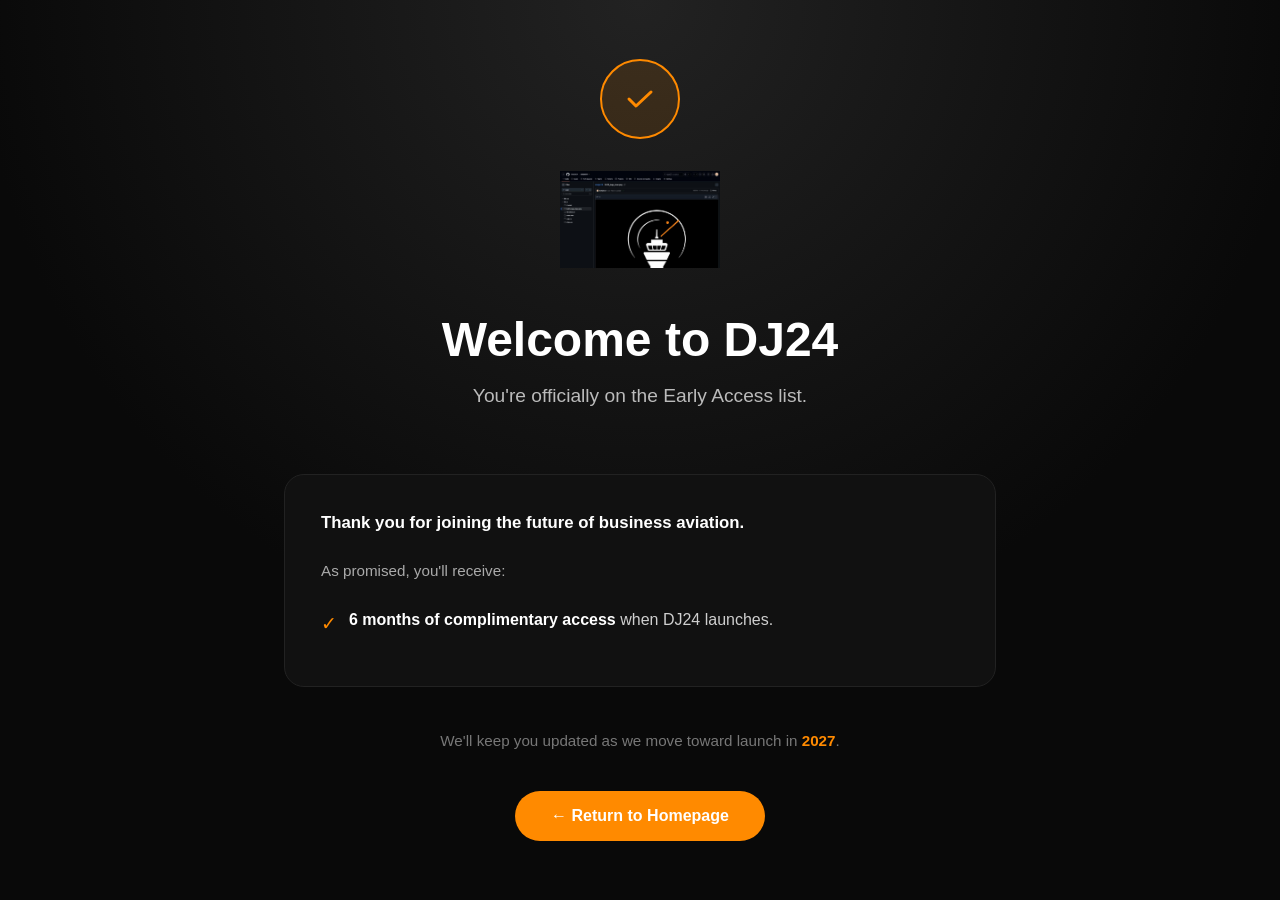
==== thank-you.html @ f1210090 "Add Formspree integration and premium thank-you page This HTML file serves as a thank-you page for u" ====
<!DOCTYPE html>
  <html lang="en">
  <head>
  <meta charset="UTF-8">
  <meta name="viewport" content="width=device-width,initial-scale=1">
  <title>You're In — DJ24 Early Access</title>
  <meta name="description" content="You're on the DJ24 Early Access list. Thank you for joining the future of business aviation.">
  <link rel="stylesheet" href="css/style.css">
  <style>
    .thankyou-hero{max-width:760px;margin:auto;min-height:100vh;display:flex;flex-direction:column;justify-content:center;align-items:center;text-align:center;padding:40px 24px}
  .checkmark-circle{width:80px;height:80px;border-radius:50%;background:rgba(255,138,0,.12);border:2px solid #ff8a00;display:flex;align-items:center;justify-content:center;margin:0 auto 32px;animation:popIn .6s cubic-bezier(.175,.885,.32,1.275) both}
  .checkmark-circle svg{width:36px;height:36px}
  @keyframes popIn{0%{transform:scale(0);opacity:0}100%{transform:scale(1);opacity:1}}
  .thankyou-hero h1{font-size:3rem;margin:24px 0 12px;animation:fadeUp .7s .1s both}
  .thankyou-hero .subtitle{font-size:1.2rem;color:#bbb;font-weight:400;margin-bottom:32px;animation:fadeUp .7s .2s both}
  .perks{background:#111;border:1px solid #222;border-radius:20px;padding:32px 36px;margin:28px 0 36px;width:100%;text-align:left;animation:fadeUp .7s .3s both}
  .perks p{color:#cfcfcf;line-height:1.9;margin-bottom:8px}
    .perks .perk-item{display:flex;align-items:flex-start;gap:12px;margin-bottom:14px}
  .perk-item .tick{color:#ff8a00;font-size:1.2rem;margin-top:2px;flex-shrink:0}
    .perk-item span{color:#cfcfcf;line-height:1.7}
      .launch-note{color:#777;font-size:.95rem;margin-top:4px;margin-bottom:36px;animation:fadeUp .7s .4s both}
  .launch-note strong{color:#ff8a00}
      .btn-home{display:inline-block;padding:16px 36px;border:none;border-radius:40px;background:#ff8a00;color:#fff;font-weight:bold;font-size:1rem;cursor:pointer;text-decoration:none;transition:opacity .2s,transform .2s;animation:fadeUp .7s .5s both}
    .btn-home:hover{opacity:.88;transform:translateY(-2px)}
  @keyframes fadeUp{0%{opacity:0;transform:translateY(20px)}100%{opacity:1;transform:translateY(0)}}
  .particles{position:fixed;inset:0;pointer-events:none;overflow:hidden;z-index:0}
  .particle{position:absolute;width:4px;height:4px;border-radius:50%;background:#ff8a00;opacity:0;animation:float linear infinite}
    @keyframes float{0%{transform:translateY(100vh) scale(0);opacity:0}10%{opacity:.6}90%{opacity:.2}100%{transform:translateY(-10vh) scale(1.5);opacity:0}}
  .thankyou-hero,.perks,.btn-home{position:relative;z-index:1}
  @media(max-width:600px){.thankyou-hero h1{font-size:2.2rem}.perks{padding:24px 20px}.thankyou-hero .subtitle{font-size:1rem}}
</style>
  </head>
  <body>
  <div class="bg"></div>
  <div class="particles" id="particles"></div>

  <section class="thankyou-hero">
    <div class="checkmark-circle">
      <svg viewBox="0 0 36 36" fill="none" xmlns="http://www.w3.org/2000/svg">
        <path d="M7 18L14 25L29 11" stroke="#ff8a00" stroke-width="3" stroke-linecap="round" stroke-linejoin="round"/>
      </svg>
    </div>

    <img src="assets/logo.png" class="logo" alt="DJ24 Logo" style="width:160px;margin-bottom:20px">

    <h1>Welcome to DJ24</h1>
    <p class="subtitle">You're officially on the Early Access list.</p>

    <div class="perks">
      <p style="color:#fff;font-weight:600;margin-bottom:18px;font-size:1.05rem">Thank you for joining the future of business aviation.</p>
    <p style="margin-bottom:20px;color:#aaa;font-size:.95rem">As promised, you'll receive:</p>
      <div class="perk-item">
        <span class="tick">✓</span>
        <span><strong style="color:#fff">6 months of complimentary access</strong> when DJ24 launches.</span>
      </div>
    </div>

    <p class="launch-note">We'll keep you updated as we move toward launch in <strong>2027</strong>.</p>

    <a href="https://www.datajet24.com" class="btn-home">← Return to Homepage</a>
  </section>

  <script>
  (function(){
    var container = document.getElementById('particles');
  for(var i=0;i<18;i++){
    var p=document.createElement('div');
    p.className='particle';
    p.style.left=Math.random()*100+'%';
    p.style.animationDuration=(6+Math.random()*10)+'s';
    p.style.animationDelay=(Math.random()*8)+'s';
    p.style.width=p.style.height=(2+Math.random()*4)+'px';
    container.appendChild(p);
  }
})();
</script>
  </body>
  </html>
---- css/style.css ----
*{margin:0;padding:0;box-sizing:border-box}body{font-family:Arial,sans-serif;background:#090909;color:#fff;overflow-x:hidden}.bg{position:fixed;inset:0;background:radial-gradient(circle at top,#222,#090909 60%);z-index:-1}.hero{max-width:900px;margin:auto;min-height:100vh;display:flex;flex-direction:column;justify-content:center;align-items:center;text-align:center;padding:30px}.logo{width:220px;margin-bottom:30px}h2{color:#bbb;font-weight:400}h1{font-size:4rem;margin:20px 0}h1 span{color:#ff8a00}p{max-width:760px;line-height:1.8;color:#cfcfcf}.badge{margin:30px 0;padding:15px 25px;border:1px solid #ff8a00;border-radius:40px;background:#141414}form{display:flex;gap:10px;flex-wrap:wrap;justify-content:center;margin-top:20px}input{padding:16px;border-radius:40px;border:none;width:320px}button{padding:16px 28px;border:none;border-radius:40px;background:#ff8a00;color:#fff;font-weight:bold;cursor:pointer}button:hover{opacity:.9}.features{display:grid;grid-template-columns:repeat(auto-fit,minmax(240px,1fr));gap:20px;padding:80px 8%}.card{background:#111;border:1px solid #222;border-radius:18px;padding:28px;transition:.3s}.card:hover{transform:translateY(-6px);border-color:#ff8a00}.stats{display:grid;grid-template-columns:repeat(auto-fit,minmax(160px,1fr));text-align:center;padding:80px 8%;gap:30px}.stats strong{font-size:2.2rem;color:#ff8a00;display:block}footer{text-align:center;padding:40px;color:#777}
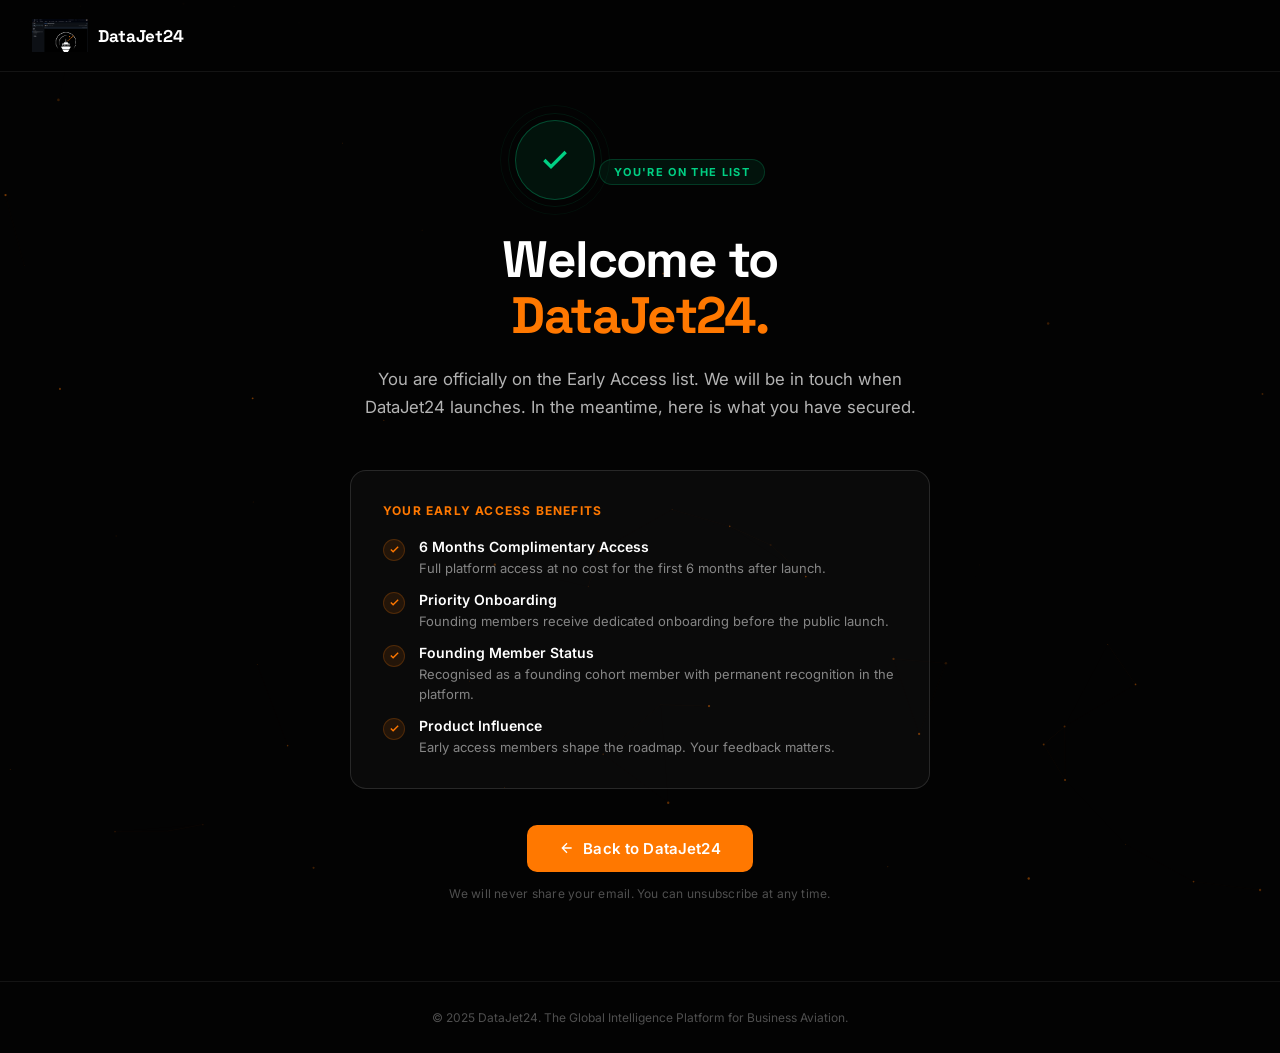
==== commit 04daf374: "Complete website rebuild: new premium thank-you page Updated the thank-you page with new content and" ====
--- a/thank-you.html
+++ b/thank-you.html
@@ -1,78 +1,441 @@
 <!DOCTYPE html>
-  <html lang="en">
-  <head>
+<html lang="en">
+<head>
   <meta charset="UTF-8">
-  <meta name="viewport" content="width=device-width,initial-scale=1">
-  <title>You're In — DJ24 Early Access</title>
-  <meta name="description" content="You're on the DJ24 Early Access list. Thank you for joining the future of business aviation.">
-  <link rel="stylesheet" href="css/style.css">
+  <meta name="viewport" content="width=device-width, initial-scale=1.0">
+  <title>Welcome to DataJet24 Early Access</title>
+  <meta name="description" content="You are officially on the DataJet24 Early Access list. You will receive 6 months of complimentary access when we launch.">
+  <meta name="robots" content="noindex, nofollow">
+  <link rel="canonical" href="https://www.datajet24.com/thank-you.html">
+  <link rel="icon" type="image/png" href="assets/logo.png">
+
+  <!-- Google Fonts -->
+  <link rel="preconnect" href="https://fonts.googleapis.com">
+  <link rel="preconnect" href="https://fonts.gstatic.com" crossorigin>
+  <link href="https://fonts.googleapis.com/css2?family=Inter:wght@300;400;500;600;700;800&family=Space+Grotesk:wght@300;400;500;600;700&display=swap" rel="stylesheet">
+
   <style>
-    .thankyou-hero{max-width:760px;margin:auto;min-height:100vh;display:flex;flex-direction:column;justify-content:center;align-items:center;text-align:center;padding:40px 24px}
-  .checkmark-circle{width:80px;height:80px;border-radius:50%;background:rgba(255,138,0,.12);border:2px solid #ff8a00;display:flex;align-items:center;justify-content:center;margin:0 auto 32px;animation:popIn .6s cubic-bezier(.175,.885,.32,1.275) both}
-  .checkmark-circle svg{width:36px;height:36px}
-  @keyframes popIn{0%{transform:scale(0);opacity:0}100%{transform:scale(1);opacity:1}}
-  .thankyou-hero h1{font-size:3rem;margin:24px 0 12px;animation:fadeUp .7s .1s both}
-  .thankyou-hero .subtitle{font-size:1.2rem;color:#bbb;font-weight:400;margin-bottom:32px;animation:fadeUp .7s .2s both}
-  .perks{background:#111;border:1px solid #222;border-radius:20px;padding:32px 36px;margin:28px 0 36px;width:100%;text-align:left;animation:fadeUp .7s .3s both}
-  .perks p{color:#cfcfcf;line-height:1.9;margin-bottom:8px}
-    .perks .perk-item{display:flex;align-items:flex-start;gap:12px;margin-bottom:14px}
-  .perk-item .tick{color:#ff8a00;font-size:1.2rem;margin-top:2px;flex-shrink:0}
-    .perk-item span{color:#cfcfcf;line-height:1.7}
-      .launch-note{color:#777;font-size:.95rem;margin-top:4px;margin-bottom:36px;animation:fadeUp .7s .4s both}
-  .launch-note strong{color:#ff8a00}
-      .btn-home{display:inline-block;padding:16px 36px;border:none;border-radius:40px;background:#ff8a00;color:#fff;font-weight:bold;font-size:1rem;cursor:pointer;text-decoration:none;transition:opacity .2s,transform .2s;animation:fadeUp .7s .5s both}
-    .btn-home:hover{opacity:.88;transform:translateY(-2px)}
-  @keyframes fadeUp{0%{opacity:0;transform:translateY(20px)}100%{opacity:1;transform:translateY(0)}}
-  .particles{position:fixed;inset:0;pointer-events:none;overflow:hidden;z-index:0}
-  .particle{position:absolute;width:4px;height:4px;border-radius:50%;background:#ff8a00;opacity:0;animation:float linear infinite}
-    @keyframes float{0%{transform:translateY(100vh) scale(0);opacity:0}10%{opacity:.6}90%{opacity:.2}100%{transform:translateY(-10vh) scale(1.5);opacity:0}}
-  .thankyou-hero,.perks,.btn-home{position:relative;z-index:1}
-  @media(max-width:600px){.thankyou-hero h1{font-size:2.2rem}.perks{padding:24px 20px}.thankyou-hero .subtitle{font-size:1rem}}
-</style>
-  </head>
-  <body>
-  <div class="bg"></div>
-  <div class="particles" id="particles"></div>
-
-  <section class="thankyou-hero">
-    <div class="checkmark-circle">
-      <svg viewBox="0 0 36 36" fill="none" xmlns="http://www.w3.org/2000/svg">
-        <path d="M7 18L14 25L29 11" stroke="#ff8a00" stroke-width="3" stroke-linecap="round" stroke-linejoin="round"/>
-      </svg>
-    </div>
-
-    <img src="assets/logo.png" class="logo" alt="DJ24 Logo" style="width:160px;margin-bottom:20px">
-
-    <h1>Welcome to DJ24</h1>
-    <p class="subtitle">You're officially on the Early Access list.</p>
-
-    <div class="perks">
-      <p style="color:#fff;font-weight:600;margin-bottom:18px;font-size:1.05rem">Thank you for joining the future of business aviation.</p>
-    <p style="margin-bottom:20px;color:#aaa;font-size:.95rem">As promised, you'll receive:</p>
-      <div class="perk-item">
-        <span class="tick">✓</span>
-        <span><strong style="color:#fff">6 months of complimentary access</strong> when DJ24 launches.</span>
+    *, *::before, *::after { box-sizing: border-box; margin: 0; padding: 0; }
+
+    :root {
+      --accent: #FF7800;
+      --accent-light: #FF9A35;
+      --bg: #030303;
+      --bg-card: #0d0d0d;
+      --border: rgba(255,255,255,0.07);
+      --border-light: rgba(255,255,255,0.12);
+      --white: #ffffff;
+      --white-70: rgba(255,255,255,0.7);
+      --white-50: rgba(255,255,255,0.5);
+      --white-30: rgba(255,255,255,0.3);
+      --green: #00D084;
+    }
+
+    html { -webkit-font-smoothing: antialiased; }
+
+    body {
+      font-family: 'Inter', -apple-system, BlinkMacSystemFont, sans-serif;
+      background: var(--bg);
+      color: var(--white);
+      min-height: 100vh;
+      display: flex;
+      flex-direction: column;
+      overflow-x: hidden;
+    }
+
+    canvas#bg {
+      position: fixed;
+      inset: 0;
+      z-index: 0;
+      pointer-events: none;
+    }
+
+    /* Nav */
+    nav {
+      position: fixed;
+      top: 0;
+      left: 0;
+      right: 0;
+      z-index: 100;
+      padding: 0 32px;
+      height: 72px;
+      display: flex;
+      align-items: center;
+      background: rgba(3,3,3,0.8);
+      backdrop-filter: blur(20px);
+      border-bottom: 1px solid var(--border);
+    }
+
+    .nav-logo {
+      display: flex;
+      align-items: center;
+      gap: 10px;
+      font-family: 'Space Grotesk', sans-serif;
+      font-weight: 700;
+      font-size: 17px;
+      text-decoration: none;
+      color: var(--white);
+    }
+
+    .nav-logo img { height: 34px; object-fit: contain; }
+
+    /* Main */
+    main {
+      flex: 1;
+      display: flex;
+      align-items: center;
+      justify-content: center;
+      padding: 120px 24px 80px;
+      position: relative;
+      z-index: 10;
+    }
+
+    .thank-card {
+      text-align: center;
+      max-width: 580px;
+      width: 100%;
+    }
+
+    /* Success badge */
+    .success-badge {
+      display: inline-flex;
+      align-items: center;
+      justify-content: center;
+      width: 80px;
+      height: 80px;
+      border-radius: 50%;
+      background: rgba(0,208,132,0.08);
+      border: 1px solid rgba(0,208,132,0.3);
+      margin-bottom: 32px;
+      position: relative;
+    }
+
+    .success-badge::before {
+      content: '';
+      position: absolute;
+      inset: -8px;
+      border-radius: 50%;
+      border: 1px solid rgba(0,208,132,0.1);
+    }
+
+    .success-badge::after {
+      content: '';
+      position: absolute;
+      inset: -16px;
+      border-radius: 50%;
+      border: 1px solid rgba(0,208,132,0.06);
+    }
+
+    .success-icon {
+      color: var(--green);
+      animation: checkScale 0.5s cubic-bezier(0.16, 1, 0.3, 1) 0.2s both;
+    }
+
+    @keyframes checkScale {
+      from { opacity: 0; transform: scale(0.5); }
+      to { opacity: 1; transform: scale(1); }
+    }
+
+    .status-text {
+      display: inline-block;
+      font-size: 11px;
+      font-weight: 700;
+      letter-spacing: 0.12em;
+      text-transform: uppercase;
+      color: var(--green);
+      background: rgba(0,208,132,0.08);
+      border: 1px solid rgba(0,208,132,0.2);
+      padding: 5px 14px;
+      border-radius: 100px;
+      margin-bottom: 28px;
+      animation: fadeUp 0.7s ease 0.4s both;
+    }
+
+    @keyframes fadeUp {
+      from { opacity: 0; transform: translateY(12px); }
+      to { opacity: 1; transform: translateY(0); }
+    }
+
+    h1 {
+      font-family: 'Space Grotesk', sans-serif;
+      font-size: clamp(2rem, 5vw, 3.2rem);
+      font-weight: 700;
+      line-height: 1.1;
+      letter-spacing: -0.03em;
+      margin-bottom: 20px;
+      animation: fadeUp 0.7s ease 0.5s both;
+    }
+
+    h1 .accent { color: var(--accent); }
+
+    .sub-text {
+      font-size: 1.05rem;
+      color: var(--white-70);
+      line-height: 1.7;
+      margin-bottom: 48px;
+      animation: fadeUp 0.7s ease 0.6s both;
+    }
+
+    .benefit-card {
+      background: rgba(255,255,255,0.03);
+      border: 1px solid var(--border-light);
+      border-radius: 16px;
+      padding: 32px;
+      margin-bottom: 36px;
+      text-align: left;
+      animation: fadeUp 0.7s ease 0.7s both;
+    }
+
+    .benefit-title {
+      font-size: 12px;
+      font-weight: 700;
+      letter-spacing: 0.1em;
+      text-transform: uppercase;
+      color: var(--accent);
+      margin-bottom: 20px;
+    }
+
+    .benefit-list {
+      list-style: none;
+      display: flex;
+      flex-direction: column;
+      gap: 14px;
+    }
+
+    .benefit-item {
+      display: flex;
+      align-items: flex-start;
+      gap: 14px;
+    }
+
+    .benefit-check {
+      width: 22px;
+      height: 22px;
+      border-radius: 50%;
+      background: rgba(255,120,0,0.1);
+      border: 1px solid rgba(255,120,0,0.2);
+      display: flex;
+      align-items: center;
+      justify-content: center;
+      color: var(--accent);
+      flex-shrink: 0;
+      margin-top: 1px;
+    }
+
+    .benefit-item strong {
+      display: block;
+      font-size: 14px;
+      font-weight: 600;
+      color: var(--white);
+      margin-bottom: 2px;
+    }
+
+    .benefit-item span {
+      font-size: 13px;
+      color: var(--white-50);
+    }
+
+    .cta-row {
+      display: flex;
+      flex-direction: column;
+      align-items: center;
+      gap: 14px;
+      animation: fadeUp 0.7s ease 0.85s both;
+    }
+
+    .btn-home {
+      display: inline-flex;
+      align-items: center;
+      gap: 8px;
+      background: var(--accent);
+      color: var(--white);
+      font-size: 15px;
+      font-weight: 600;
+      padding: 14px 32px;
+      border-radius: 10px;
+      text-decoration: none;
+      transition: background 0.3s ease, transform 0.3s ease, box-shadow 0.3s ease;
+      letter-spacing: 0.01em;
+    }
+
+    .btn-home:hover {
+      background: var(--accent-light);
+      transform: translateY(-2px);
+      box-shadow: 0 12px 32px rgba(255,120,0,0.3);
+    }
+
+    .note-text {
+      font-size: 12px;
+      color: var(--white-30);
+      letter-spacing: 0.02em;
+    }
+
+    /* Footer */
+    footer {
+      position: relative;
+      z-index: 10;
+      text-align: center;
+      padding: 28px;
+      border-top: 1px solid var(--border);
+    }
+
+    footer p {
+      font-size: 12px;
+      color: var(--white-30);
+    }
+
+    @media (max-width: 600px) {
+      nav { padding: 0 20px; }
+      main { padding-top: 100px; }
+      .benefit-card { padding: 24px; }
+    }
+  </style>
+</head>
+<body>
+
+  <canvas id="bg"></canvas>
+
+  <nav>
+    <a href="/" class="nav-logo">
+      <img src="assets/logo.png" alt="DataJet24">
+      <span>DataJet24</span>
+    </a>
+  </nav>
+
+  <main>
+    <div class="thank-card">
+      <div class="success-badge">
+        <svg class="success-icon" width="32" height="32" viewBox="0 0 24 24" fill="none" stroke="currentColor" stroke-width="2.5">
+          <polyline points="20 6 9 17 4 12"/>
+        </svg>
+      </div>
+
+      <div class="status-text">You're on the list</div>
+
+      <h1>Welcome to<br><span class="accent">DataJet24.</span></h1>
+
+      <p class="sub-text">You are officially on the Early Access list. We will be in touch when DataJet24 launches. In the meantime, here is what you have secured.</p>
+
+      <div class="benefit-card">
+        <div class="benefit-title">Your Early Access Benefits</div>
+        <ul class="benefit-list">
+          <li class="benefit-item">
+            <div class="benefit-check">
+              <svg width="11" height="11" viewBox="0 0 24 24" fill="none" stroke="currentColor" stroke-width="3"><polyline points="20 6 9 17 4 12"/></svg>
+            </div>
+            <div>
+              <strong>6 Months Complimentary Access</strong>
+              <span>Full platform access at no cost for the first 6 months after launch.</span>
+            </div>
+          </li>
+          <li class="benefit-item">
+            <div class="benefit-check">
+              <svg width="11" height="11" viewBox="0 0 24 24" fill="none" stroke="currentColor" stroke-width="3"><polyline points="20 6 9 17 4 12"/></svg>
+            </div>
+            <div>
+              <strong>Priority Onboarding</strong>
+              <span>Founding members receive dedicated onboarding before the public launch.</span>
+            </div>
+          </li>
+          <li class="benefit-item">
+            <div class="benefit-check">
+              <svg width="11" height="11" viewBox="0 0 24 24" fill="none" stroke="currentColor" stroke-width="3"><polyline points="20 6 9 17 4 12"/></svg>
+            </div>
+            <div>
+              <strong>Founding Member Status</strong>
+              <span>Recognised as a founding cohort member with permanent recognition in the platform.</span>
+            </div>
+          </li>
+          <li class="benefit-item">
+            <div class="benefit-check">
+              <svg width="11" height="11" viewBox="0 0 24 24" fill="none" stroke="currentColor" stroke-width="3"><polyline points="20 6 9 17 4 12"/></svg>
+            </div>
+            <div>
+              <strong>Product Influence</strong>
+              <span>Early access members shape the roadmap. Your feedback matters.</span>
+            </div>
+          </li>
+        </ul>
+      </div>
+
+      <div class="cta-row">
+        <a href="/" class="btn-home">
+          <svg width="16" height="16" viewBox="0 0 24 24" fill="none" stroke="currentColor" stroke-width="2"><path d="M19 12H5M12 5l-7 7 7 7"/></svg>
+          <span>Back to DataJet24</span>
+        </a>
+        <p class="note-text">We will never share your email. You can unsubscribe at any time.</p>
       </div>
     </div>
-
-    <p class="launch-note">We'll keep you updated as we move toward launch in <strong>2027</strong>.</p>
-
-    <a href="https://www.datajet24.com" class="btn-home">← Return to Homepage</a>
-  </section>
+  </main>
+
+  <footer>
+    <p>© 2025 DataJet24. The Global Intelligence Platform for Business Aviation.</p>
+  </footer>
 
   <script>
-  (function(){
-    var container = document.getElementById('particles');
-  for(var i=0;i<18;i++){
-    var p=document.createElement('div');
-    p.className='particle';
-    p.style.left=Math.random()*100+'%';
-    p.style.animationDuration=(6+Math.random()*10)+'s';
-    p.style.animationDelay=(Math.random()*8)+'s';
-    p.style.width=p.style.height=(2+Math.random()*4)+'px';
-    container.appendChild(p);
-  }
-})();
-</script>
-  </body>
-  </html>
+    // Particle background
+    (function() {
+      const canvas = document.getElementById('bg');
+      if (!canvas) return;
+      const ctx = canvas.getContext('2d');
+      let particles = [];
+
+      function resize() {
+        canvas.width = window.innerWidth;
+        canvas.height = window.innerHeight;
+      }
+
+      function init() {
+        particles = [];
+        const count = Math.floor((canvas.width * canvas.height) / 22000);
+        for (let i = 0; i < Math.min(count, 60); i++) {
+          particles.push({
+            x: Math.random() * canvas.width,
+            y: Math.random() * canvas.height,
+            r: Math.random() * 1 + 0.3,
+            vx: (Math.random() - 0.5) * 0.25,
+            vy: (Math.random() - 0.5) * 0.25,
+            o: Math.random() * 0.4 + 0.05
+          });
+        }
+      }
+
+      function draw() {
+        ctx.clearRect(0, 0, canvas.width, canvas.height);
+        for (let i = 0; i < particles.length; i++) {
+          for (let j = i + 1; j < particles.length; j++) {
+            const dx = particles[i].x - particles[j].x;
+            const dy = particles[i].y - particles[j].y;
+            const d = Math.sqrt(dx*dx + dy*dy);
+            if (d < 120) {
+              ctx.beginPath();
+              ctx.strokeStyle = 'rgba(255,120,0,' + ((1 - d/120) * 0.08) + ')';
+              ctx.lineWidth = 0.5;
+              ctx.moveTo(particles[i].x, particles[i].y);
+              ctx.lineTo(particles[j].x, particles[j].y);
+              ctx.stroke();
+            }
+          }
+          ctx.beginPath();
+          ctx.arc(particles[i].x, particles[i].y, particles[i].r, 0, Math.PI*2);
+          ctx.fillStyle = 'rgba(255,120,0,' + particles[i].o + ')';
+          ctx.fill();
+          particles[i].x += particles[i].vx;
+          particles[i].y += particles[i].vy;
+          if (particles[i].x < 0) particles[i].x = canvas.width;
+          if (particles[i].x > canvas.width) particles[i].x = 0;
+          if (particles[i].y < 0) particles[i].y = canvas.height;
+          if (particles[i].y > canvas.height) particles[i].y = 0;
+        }
+        requestAnimationFrame(draw);
+      }
+
+      resize();
+      init();
+      draw();
+      window.addEventListener('resize', () => { resize(); init(); });
+    })();
+  </script>
+
+</body>
+</html>
